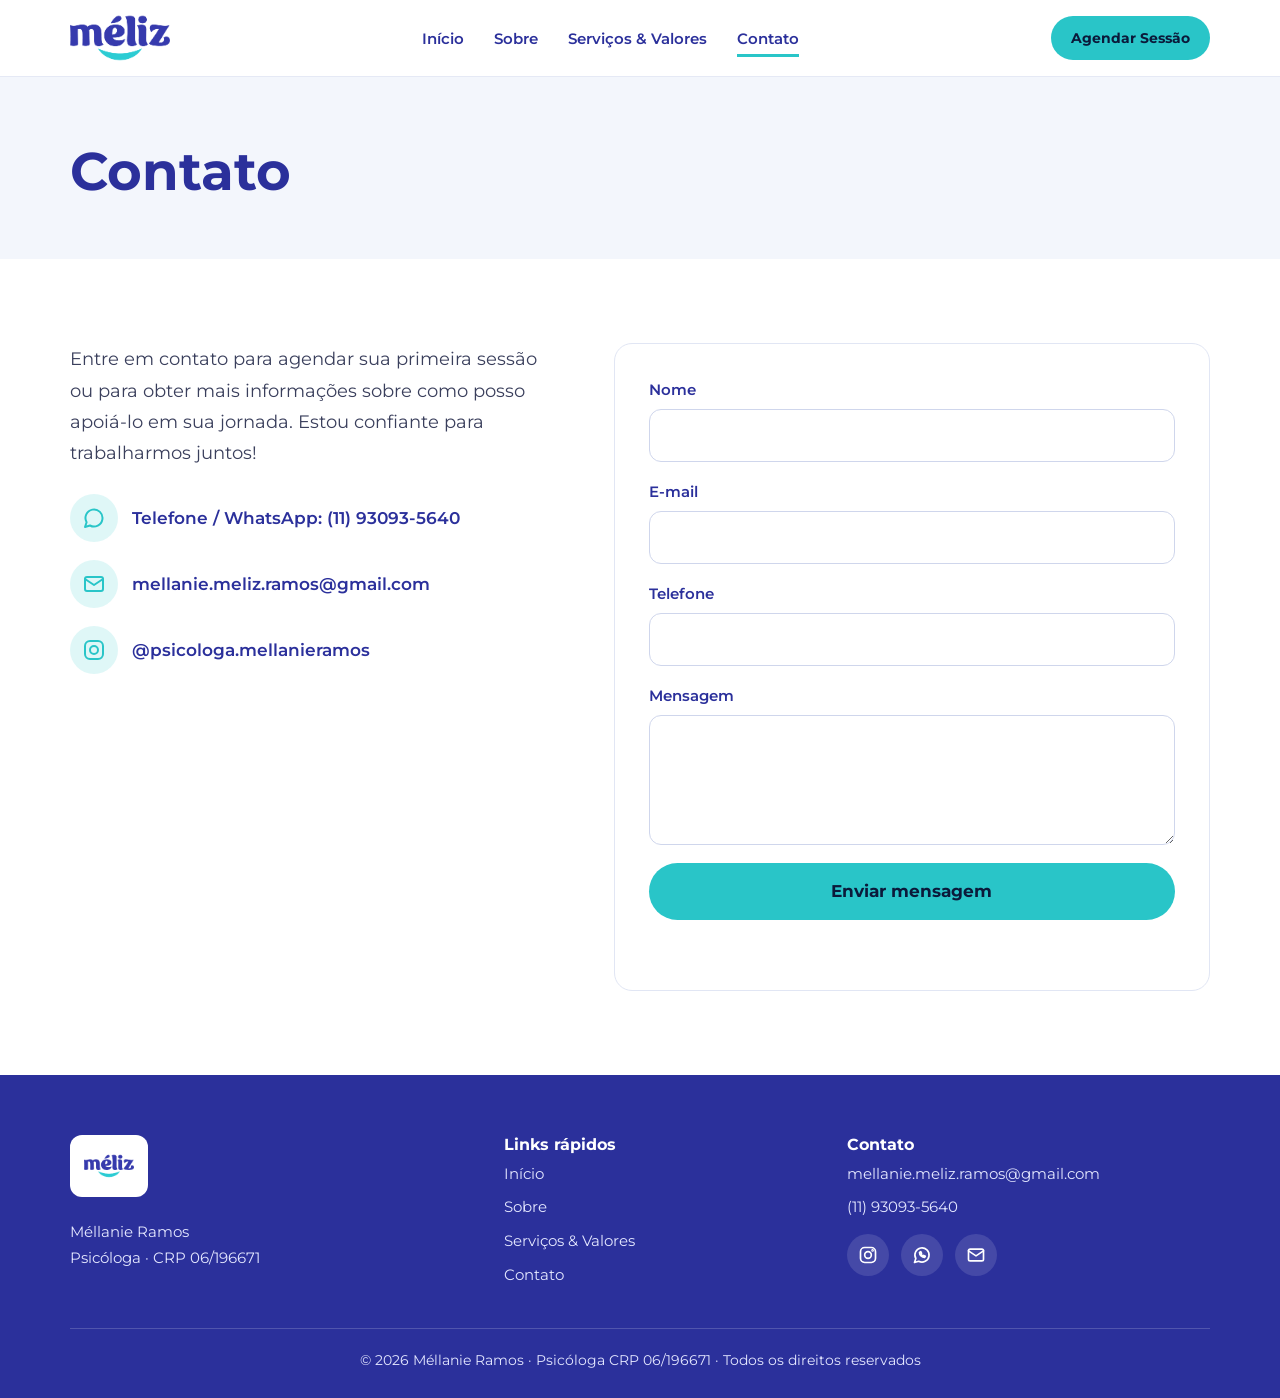
==== contato.html @ d627e5ed "adicionando o projeto" ====
<!doctype html>
<html lang="pt-BR">
  <head>
    <meta charset="utf-8" />
    <meta name="viewport" content="width=device-width,initial-scale=1" />
    <title>Contato | Méllanie Ramos – Agende sua sessão</title>
    <meta
      name="description"
      content="Agende sua primeira sessão com Méllanie Ramos pelo WhatsApp (11) 93093-5640 ou e-mail."
    />
    <link rel="icon" href="img/logo.png" />
    <link rel="preconnect" href="https://fonts.googleapis.com" />
    <link rel="preconnect" href="https://fonts.gstatic.com" crossorigin />
    <link
      href="https://fonts.googleapis.com/css2?family=Montserrat:wght@400;500;600;700&display=swap"
      rel="stylesheet"
    />
    <link rel="stylesheet" href="css/style.css" />
  </head>
  <body>
    <main>
      <section class="page-head">
        <div class="wrap"><h1>Contato</h1></div>
      </section>
      <section>
        <div class="wrap contact">
          <div>
            <p class="lead">
              Entre em contato para agendar sua primeira sessão ou para obter
              mais informações sobre como posso apoiá-lo em sua jornada. Estou
              confiante para trabalharmos juntos!
            </p>
            <ul class="ct">
              <li>
                <span class="ico" style="margin: 0; flex: none"
                  ><svg viewBox="0 0 24 24">
                    <path d="M3 21l1.6-4.8A8.5 8.5 0 1 1 8 19.5z" /></svg></span
                ><a
                  href="https://wa.me/5511930935640"
                  target="_blank"
                  rel="noopener"
                  >Telefone / WhatsApp: (11) 93093-5640</a
                >
              </li>
              <li>
                <span class="ico" style="margin: 0; flex: none"
                  ><svg viewBox="0 0 24 24">
                    <rect x="3" y="5" width="18" height="14" rx="2" />
                    <path d="M3 7l9 6 9-6" /></svg></span
                ><a href="mailto:mellanie.meliz.ramos@gmail.com"
                  >mellanie.meliz.ramos@gmail.com</a
                >
              </li>
              <li>
                <span class="ico" style="margin: 0; flex: none"
                  ><svg viewBox="0 0 24 24">
                    <rect x="3" y="3" width="18" height="18" rx="5" />
                    <circle cx="12" cy="12" r="4" /></svg></span
                ><a
                  href="https://instagram.com/psicologa.mellanieramos"
                  target="_blank"
                  rel="noopener"
                  >@psicologa.mellanieramos</a
                >
              </li>
            </ul>
          </div>
          <form id="form">
            <label>Nome<input name="nome" required autocomplete="name" /></label
            ><label
              >E-mail<input
                type="email"
                name="email"
                required
                autocomplete="email"
            /></label>
            <label
              >Telefone<input
                type="tel"
                name="tel"
                required
                autocomplete="tel" /></label
            ><label>Mensagem<textarea name="msg" required></textarea></label>
            <button class="btn" type="submit">Enviar mensagem</button>
            <p class="msg" role="status"></p>
          </form>
        </div>
      </section>
    </main>
    <script src="js/main.js"></script>
  </body>
</html>
---- css/style.css ----
:root{--co:#2B309B;--tu:#29C5C8;--tu-d:#1fa9ac;--bg:#fff;--soft:#F3F6FC;--tx:#3a3f5c;--r:18px}
*{box-sizing:border-box;margin:0}
html{scroll-behavior:smooth}
body{font-family:'Montserrat',system-ui,sans-serif;color:var(--tx);background:var(--bg);line-height:1.7;font-size:17px}
img{max-width:100%;display:block}
a{color:inherit}
:focus-visible{outline:3px solid var(--tu);outline-offset:3px}
.wrap{width:min(1140px,92%);margin:auto}
h1,h2,h3{color:var(--co);line-height:1.2;font-weight:700}
h1{font-size:clamp(2rem,4.6vw,3.3rem)}
h2{font-size:clamp(1.6rem,3vw,2.2rem);margin-bottom:.6em}
h3{font-size:1.2rem;margin-bottom:.4em}
section{padding:84px 0}
.soft{background:var(--soft)}
.lead{font-size:1.15rem;max-width:56ch}
.btn{display:inline-block;background:var(--tu);color:#0b1a3a;font-weight:700;text-decoration:none;padding:14px 28px;border-radius:999px;border:0;font:inherit;font-weight:700;cursor:pointer;transition:background .2s,transform .2s}
.btn:hover{background:var(--tu-d);transform:translateY(-2px)}
.btn.sm{padding:10px 20px;font-size:.9rem}
/* header */
header{position:fixed;inset:0 0 auto;background:#fff;z-index:50;box-shadow:0 1px 0 #e5e9f5}
.nav{display:flex;align-items:center;justify-content:space-between;height:76px;gap:20px}
.nav img{height:100px}
.menu{display:flex;gap:30px;list-style:none;padding:0}
.menu a{text-decoration:none;font-weight:600;font-size:.95rem;color:var(--co);padding:6px 0;border-bottom:3px solid transparent}
.menu a:hover,.menu a.on{border-color:var(--tu)}
.burger{display:none;background:none;border:0;cursor:pointer;padding:8px}
.burger span{display:block;width:26px;height:3px;background:var(--co);margin:5px 0;border-radius:2px}
main{padding-top:76px}
/* hero */
.hero{padding:70px 0 90px}
.hero .wrap{display:grid;grid-template-columns:1.1fr .9fr;gap:56px;align-items:center}
.hero p{margin:22px 0 32px}
.photo{position:relative}
.photo img{border-radius:var(--r) var(--r) 120px var(--r);aspect-ratio:1;object-fit:cover;width:100%;}
/* .photo:after{content:"";position:absolute;left:12%;right:12%;bottom:-18px;height:22px;border-radius:0 0 100px 100px;background:var(--tu);z-index:-1} */ */
/* cards */
.grid{display:grid;grid-template-columns:repeat(3,1fr);gap:26px;margin-top:40px}
.card{background:#fff;border:1px solid #e1e6f4;border-radius:var(--r);padding:34px 28px}
.ico{width:48px;height:48px;border-radius:50%;background:rgba(41,197,200,.15);display:grid;place-items:center;margin-bottom:18px}
.ico svg{width:24px;height:24px;stroke:var(--tu);fill:none;stroke-width:2;stroke-linecap:round;stroke-linejoin:round}
.cta-band{background:var(--co);text-align:center;color:#fff}
.cta-band h2{color:#fff}
.cta-band p{margin:0 auto 28px;max-width:52ch}
/* pages */
.page-head{background:var(--soft);padding:64px 0 56px}
.two{display:grid;grid-template-columns:.8fr 1.2fr;gap:56px;align-items:start}
.two img{border-radius:var(--r);width:100%;aspect-ratio:1/1.1;object-fit:cover}
.crp{display:inline-block;margin-top:18px;border:2px solid var(--tu);border-radius:999px;padding:6px 18px;font-weight:600;color:var(--co);font-size:.95rem}
.two p+p{margin-top:1em}
.price{font-size:2.3rem;font-weight:700;color:var(--co);margin:10px 0}
.plan{display:flex;flex-direction:column;position:relative}
.plan p{flex:1;margin-bottom:22px}
.plan.rec{border:2px solid var(--co);box-shadow:0 14px 34px rgba(43,48,155,.14)}
.tag{position:absolute;top:-14px;left:28px;background:var(--co);color:#fff;font-size:.8rem;font-weight:600;padding:4px 14px;border-radius:999px}
.note{margin-top:34px;text-align:center;font-weight:600;color:var(--co)}
.contact{display:grid;grid-template-columns:.9fr 1.1fr;gap:56px}
.ct{list-style:none;padding:0;margin-top:26px;display:grid;gap:18px}
.ct li{display:flex;gap:14px;align-items:center}
.ct a{text-decoration:none;font-weight:600;color:var(--co);overflow-wrap:anywhere}
form{background:#fff;border:1px solid #e1e6f4;border-radius:var(--r);padding:34px;display:grid;gap:18px}
label{font-weight:600;color:var(--co);font-size:.92rem;display:grid;gap:6px}
input,textarea{font:inherit;padding:13px 15px;border:1.5px solid #cfd6ec;border-radius:12px;color:var(--tx)}
input:focus,textarea:focus{border-color:var(--tu);outline:0;box-shadow:0 0 0 3px rgba(41,197,200,.25)}
textarea{min-height:130px;resize:vertical}
.msg{font-size:.92rem;min-height:1.2em;color:var(--co)}
/* footer */
footer{background:var(--co);color:#e4e7ff;padding:60px 0 26px;font-size:.95rem}
.fg{display:grid;grid-template-columns:1.3fr 1fr 1.2fr;gap:40px}
footer h3{color:#fff;font-size:1rem}
footer ul{list-style:none;padding:0;display:grid;gap:8px}
footer a{text-decoration:none}footer a:hover{color:var(--tu)}
.logo-f{background:#fff;border-radius:12px;padding:6px 14px;display:inline-block;margin-bottom:14px}
.logo-f img{height:50px}
.soc{display:flex;gap:12px;margin-top:14px}
.soc a{width:42px;height:42px;border-radius:50%;background:rgba(255,255,255,.12);display:grid;place-items:center}
.soc a:hover{background:var(--tu)}
.soc svg{width:20px;height:20px;stroke:#fff;fill:none;stroke-width:2;stroke-linecap:round;stroke-linejoin:round}
.copy{border-top:1px solid rgba(255,255,255,.18);margin-top:40px;padding-top:20px;text-align:center;font-size:.85rem}
@media(max-width:860px){
 .burger{display:block}
 .menu{display:none;position:absolute;top:76px;left:0;right:0;background:#fff;flex-direction:column;padding:10px 4% 24px;gap:6px;box-shadow:0 12px 20px rgba(0,0,0,.08)}
 .menu.open{display:flex}.menu a{display:block;padding:12px 0}
 .nav>.btn{display:none}
 .hero .wrap,.two,.contact,.grid,.fg{grid-template-columns:1fr}
 section{padding:60px 0}
 .hero .wrap{gap:40px}.photo{order:-1;max-width:420px}
}
@media(prefers-reduced-motion:reduce){*{transition:none!important;scroll-behavior:auto!important}}
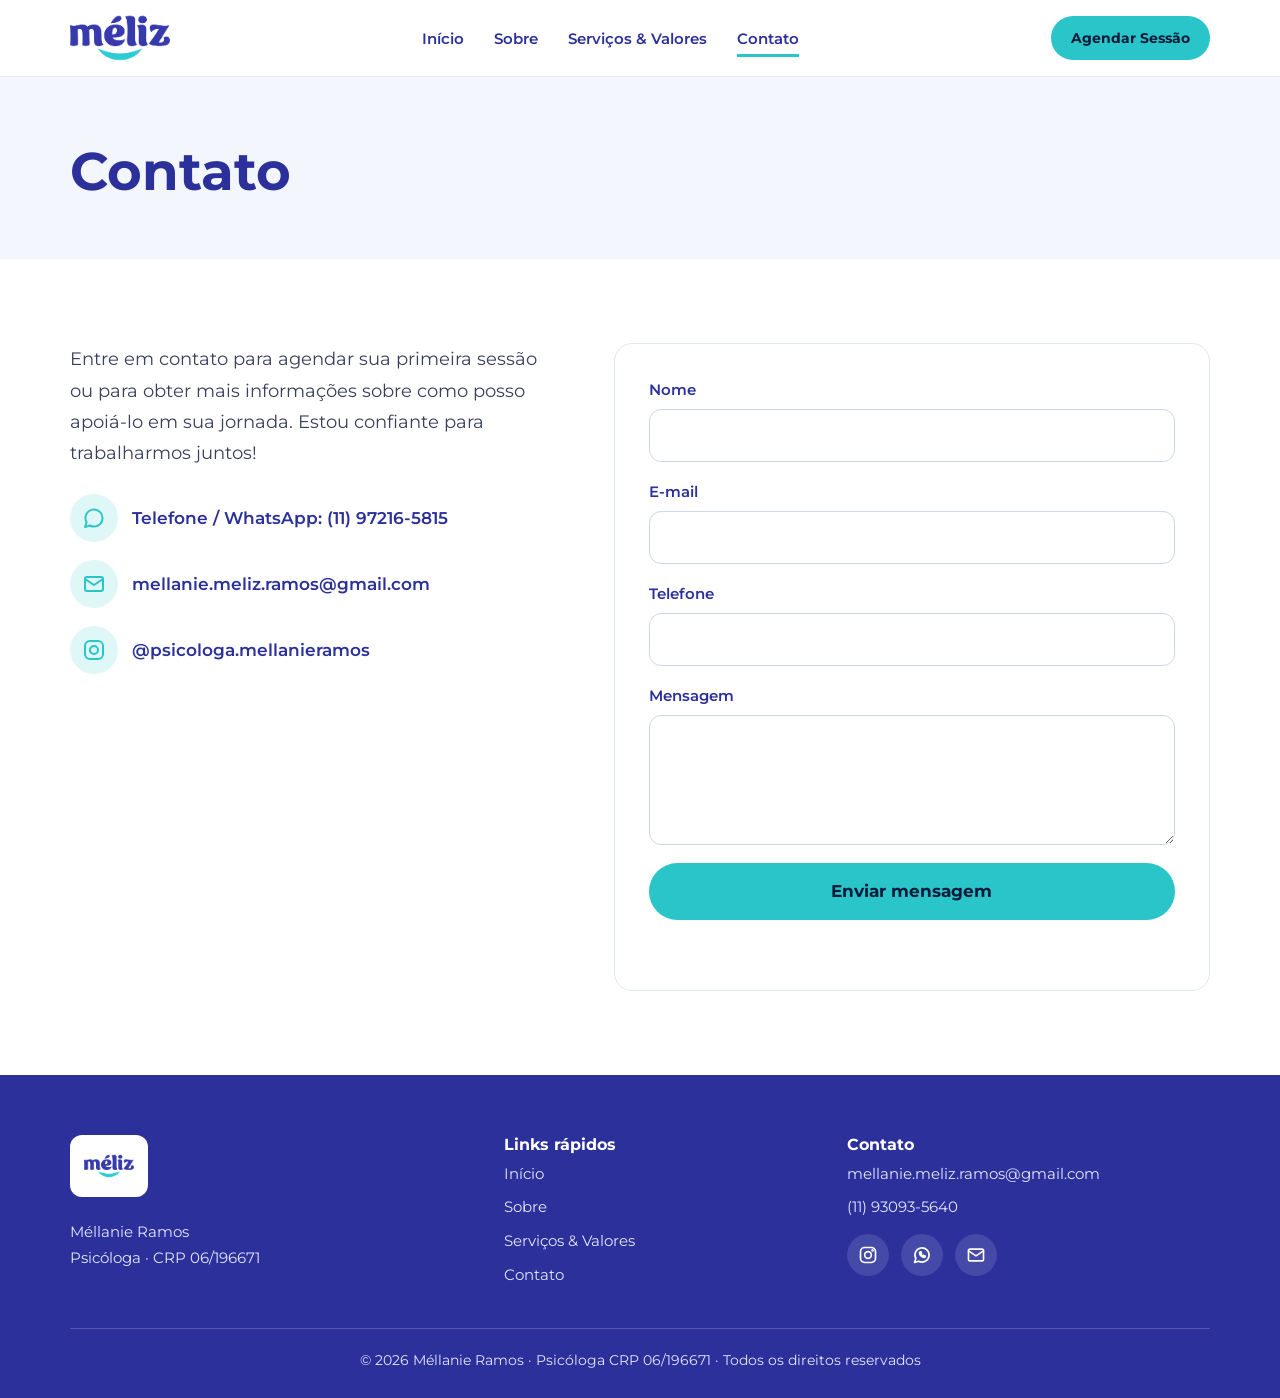
==== commit b0415557: "numero de telefone editado no codigo" ====
--- a/contato.html
+++ b/contato.html
@@ -39,7 +39,7 @@
                   href="https://wa.me/5511930935640"
                   target="_blank"
                   rel="noopener"
-                  >Telefone / WhatsApp: (11) 93093-5640</a
+                  >Telefone / WhatsApp: (11) 97216-5815</a
                 >
               </li>
               <li>
